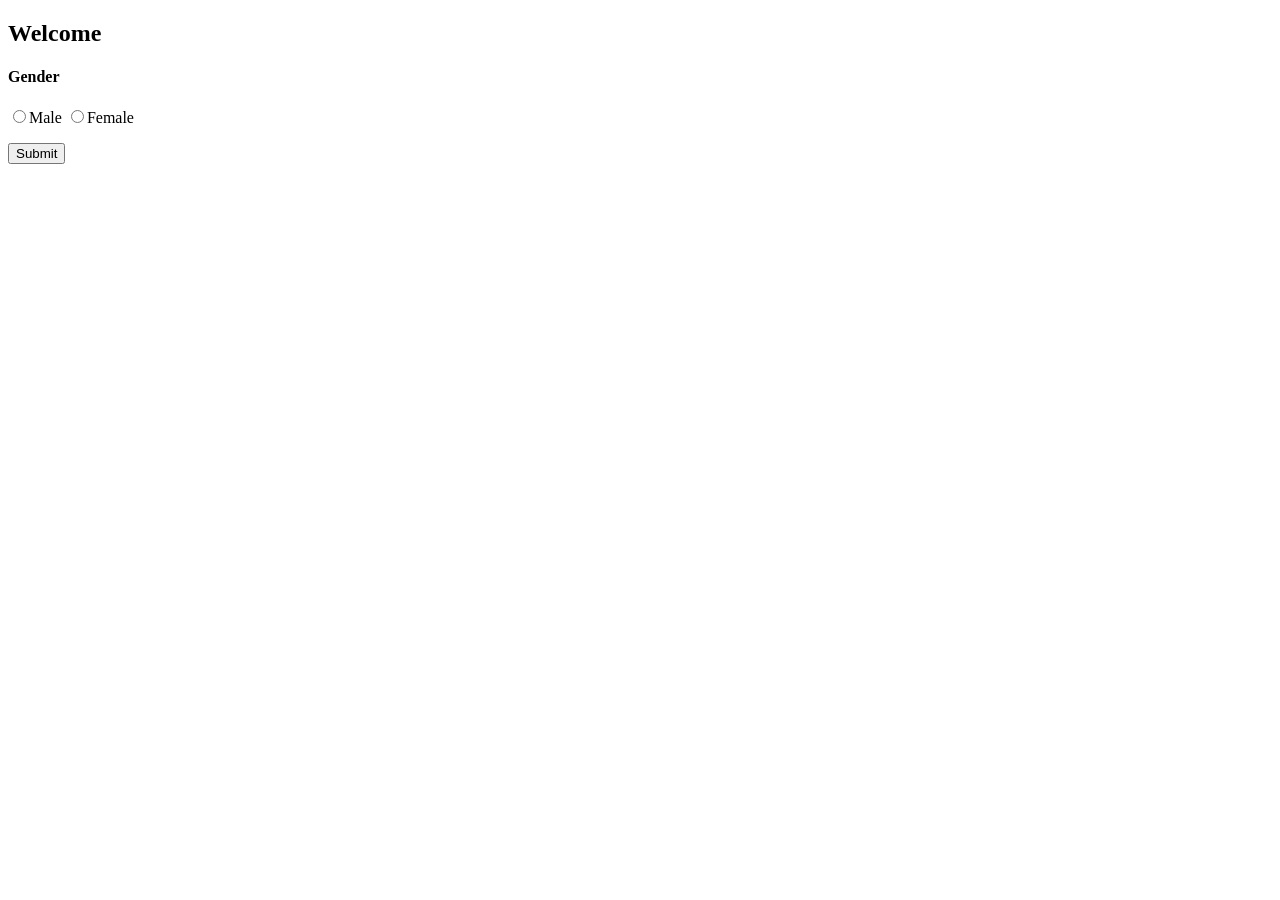
==== index.html @ 6820f249 "Add files via upload" ====
<!DOCTYPE html>
<html>
<head>
	<title>Page Title</title>
    <link rel="stylesheet" href="style.css">
</head>

<body>
	<h2>Welcome </h2> 
	<form>
		<p>
			<label>
    <h4>Gender</h4>
                <input type="radio" name="gender" value="male">Male
            </label>
			<label>
                <input type="radio" name="gender" value="female">Female
            </label>
		</p>
		<p>
			<button type="submit">Submit</button>
		</p>

	</form>
</body>
</html>
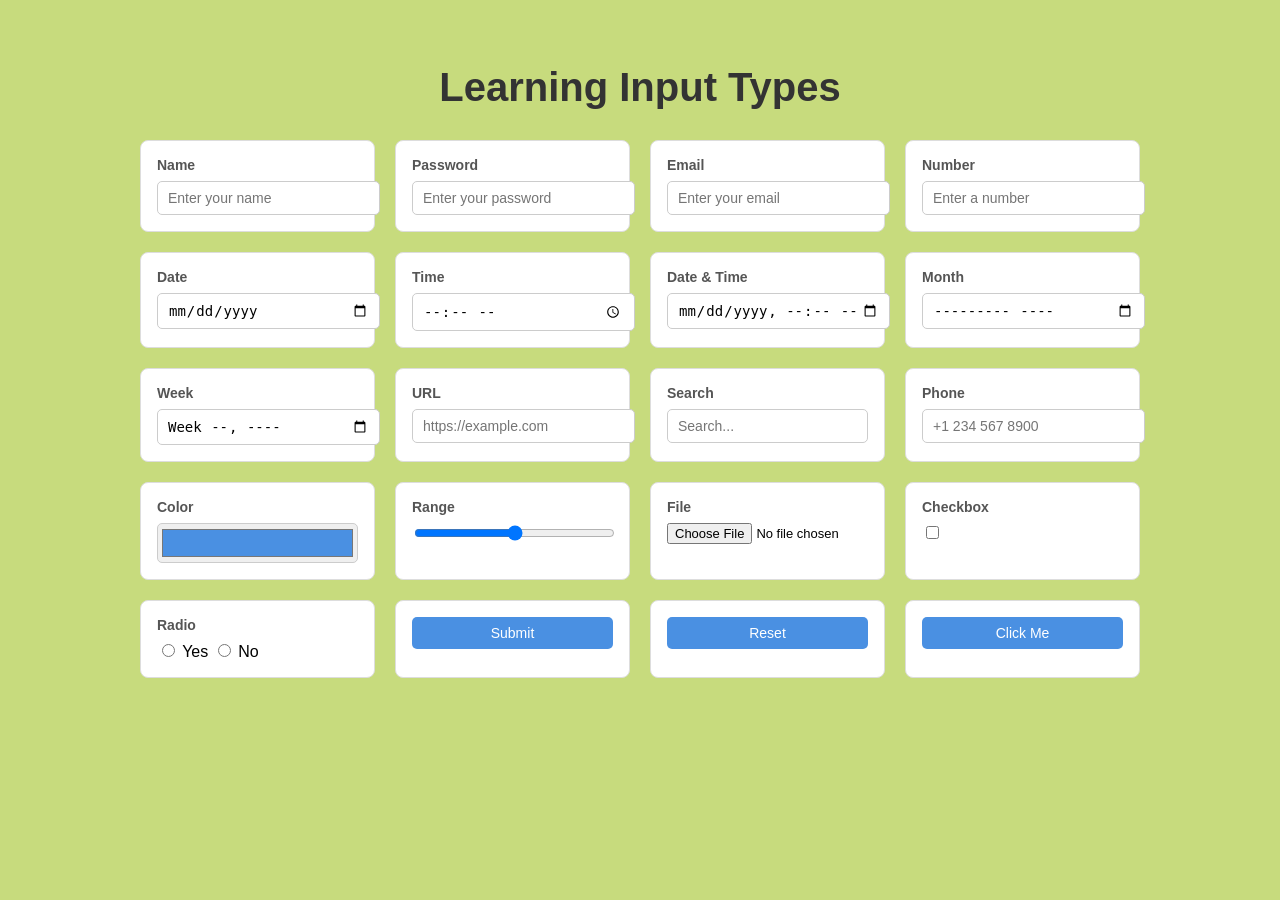
==== commit 388aa1d6: "Add files via upload" ====
--- a/index.html
+++ b/index.html
@@ -1,26 +1,119 @@
-<!DOCTYPE html>
-<html>
-<head>
-	<title>Page Title</title>
-    <link rel="stylesheet" href="style.css">
-</head>
-
-<body>
-	<h2>Welcome </h2> 
-	<form>
-		<p>
-			<label>
-    <h4>Gender</h4>
-                <input type="radio" name="gender" value="male">Male
-            </label>
-			<label>
-                <input type="radio" name="gender" value="female">Female
-            </label>
-		</p>
-		<p>
-			<button type="submit">Submit</button>
-		</p>
-
-	</form>
-</body>
-</html>
+<!DOCTYPE html>
+<html lang="en">
+
+<head>
+    <meta charset="UTF-8">
+    <meta name="viewport" content="width=device-width, initial-scale=1.0">
+    <title>Input Types</title>
+    <link rel="stylesheet" href="style.css">
+</head>
+
+<body>
+
+    <h1>Learning Input Types</h1>
+
+    <div class="input-grid">
+
+        <div class="input-card">
+            <label for="inp-text">Name</label>
+            <input type="text" id="inp-text" placeholder="Enter your name">
+        </div>
+
+        <div class="input-card">
+            <label for="inp-password">Password</label>
+            <input type="password" id="inp-password" placeholder="Enter your password">
+        </div>
+
+        <div class="input-card">
+            <label for="inp-email">Email</label>
+            <input type="email" id="inp-email" placeholder="Enter your email">
+        </div>
+
+        <div class="input-card">
+            <label for="inp-number">Number</label>
+            <input type="number" id="inp-number" placeholder="Enter a number">
+        </div>
+
+        <div class="input-card">
+            <label for="inp-date">Date</label>
+            <input type="date" id="inp-date">
+        </div>
+
+        <div class="input-card">
+            <label for="inp-time">Time</label>
+            <input type="time" id="inp-time">
+        </div>
+
+        <div class="input-card">
+            <label for="inp-datetime">Date &amp; Time</label>
+            <input type="datetime-local" id="inp-datetime">
+        </div>
+
+        <div class="input-card">
+            <label for="inp-month">Month</label>
+            <input type="month" id="inp-month">
+        </div>
+
+        <div class="input-card">
+            <label for="inp-week">Week</label>
+            <input type="week" id="inp-week">
+        </div>
+
+        <div class="input-card">
+            <label for="inp-url">URL</label>
+            <input type="url" id="inp-url" placeholder="https://example.com">
+        </div>
+
+        <div class="input-card">
+            <label for="inp-search">Search</label>
+            <input type="search" id="inp-search" placeholder="Search...">
+        </div>
+
+        <div class="input-card">
+            <label for="inp-tel">Phone</label>
+            <input type="tel" id="inp-tel" placeholder="+1 234 567 8900">
+        </div>
+
+        <div class="input-card">
+            <label for="inp-color">Color</label>
+            <input type="color" id="inp-color" value="#4a90e2">
+        </div>
+
+        <div class="input-card">
+            <label for="inp-range">Range</label>
+            <input type="range" id="inp-range" min="0" max="100" value="50">
+        </div>
+
+        <div class="input-card">
+            <label for="inp-file">File</label>
+            <input type="file" id="inp-file">
+        </div>
+
+        <div class="input-card">
+            <label for="inp-checkbox">Checkbox</label>
+            <input type="checkbox" id="inp-checkbox">
+        </div>
+
+        <div class="input-card">
+            <label>Radio</label>
+            <input type="radio" name="choice" id="radio-yes"> Yes
+            <input type="radio" name="choice" id="radio-no"> No
+        </div>
+
+        <div class="input-card">
+            <input type="submit" value="Submit">
+        </div>
+
+        <div class="input-card">
+            <input type="reset" value="Reset">
+        </div>
+
+        <div class="input-card">
+            <input type="button" value="Click Me">
+        </div>
+
+    </div>
+
+</body>
+
+</html>
--- a/style.css
+++ b/style.css
@@ -0,0 +1,105 @@
+body {
+    font-family: Arial, sans-serif;
+    background-color: #c7db7d;
+    padding: 30px;
+}
+
+h1 {
+    text-align: center;
+    margin-bottom: 30px;
+    color: #333;
+    font-size: 40px;
+}
+
+.input-grid {
+    display: grid;
+    grid-template-columns: repeat(auto-fill, minmax(220px, 1fr));
+    gap: 20px;
+    max-width: 1000px;
+    margin: 0 auto;
+}
+
+.input-card {
+    background-color: #ffffff;
+    border: 1px solid #ddd;
+    border-radius: 8px;
+    padding: 16px;
+}
+
+.input-card label {
+    display: block;
+    font-size: 14px;
+    font-weight: bold;
+    margin-bottom: 8px;
+    color: #555;
+}
+
+.input-card input[type="text"],
+.input-card input[type="password"],
+.input-card input[type="email"],
+.input-card input[type="number"],
+.input-card input[type="date"],
+.input-card input[type="time"],
+.input-card input[type="datetime-local"],
+.input-card input[type="month"],
+.input-card input[type="week"],
+.input-card input[type="url"],
+.input-card input[type="search"],
+.input-card input[type="tel"] {
+    width: 100%;
+    padding: 8px 10px;
+    border: 1px solid #ccc;
+    border-radius: 5px;
+    font-size: 14px;
+    outline: none;
+}
+
+.input-card input[type="text"]:focus,
+.input-card input[type="password"]:focus,
+.input-card input[type="email"]:focus,
+.input-card input[type="number"]:focus,
+.input-card input[type="date"]:focus,
+.input-card input[type="time"]:focus,
+.input-card input[type="datetime-local"]:focus,
+.input-card input[type="month"]:focus,
+.input-card input[type="week"]:focus,
+.input-card input[type="url"]:focus,
+.input-card input[type="search"]:focus,
+.input-card input[type="tel"]:focus {
+    border-color: #4a90e2;
+}
+
+.input-card input[type="color"] {
+    width: 100%;
+    height: 40px;
+    border: 1px solid #ccc;
+    border-radius: 5px;
+    cursor: pointer;
+}
+
+.input-card input[type="range"] {
+    width: 100%;
+}
+
+.input-card input[type="file"] {
+    font-size: 13px;
+}
+
+.input-card input[type="submit"],
+.input-card input[type="reset"],
+.input-card input[type="button"] {
+    width: 100%;
+    padding: 8px;
+    border: none;
+    border-radius: 5px;
+    font-size: 14px;
+    cursor: pointer;
+    background-color: #4a90e2;
+    color: white;
+}
+
+.input-card input[type="submit"]:hover,
+.input-card input[type="reset"]:hover,
+.input-card input[type="button"]:hover {
+    background-color: #357abd;
+}
